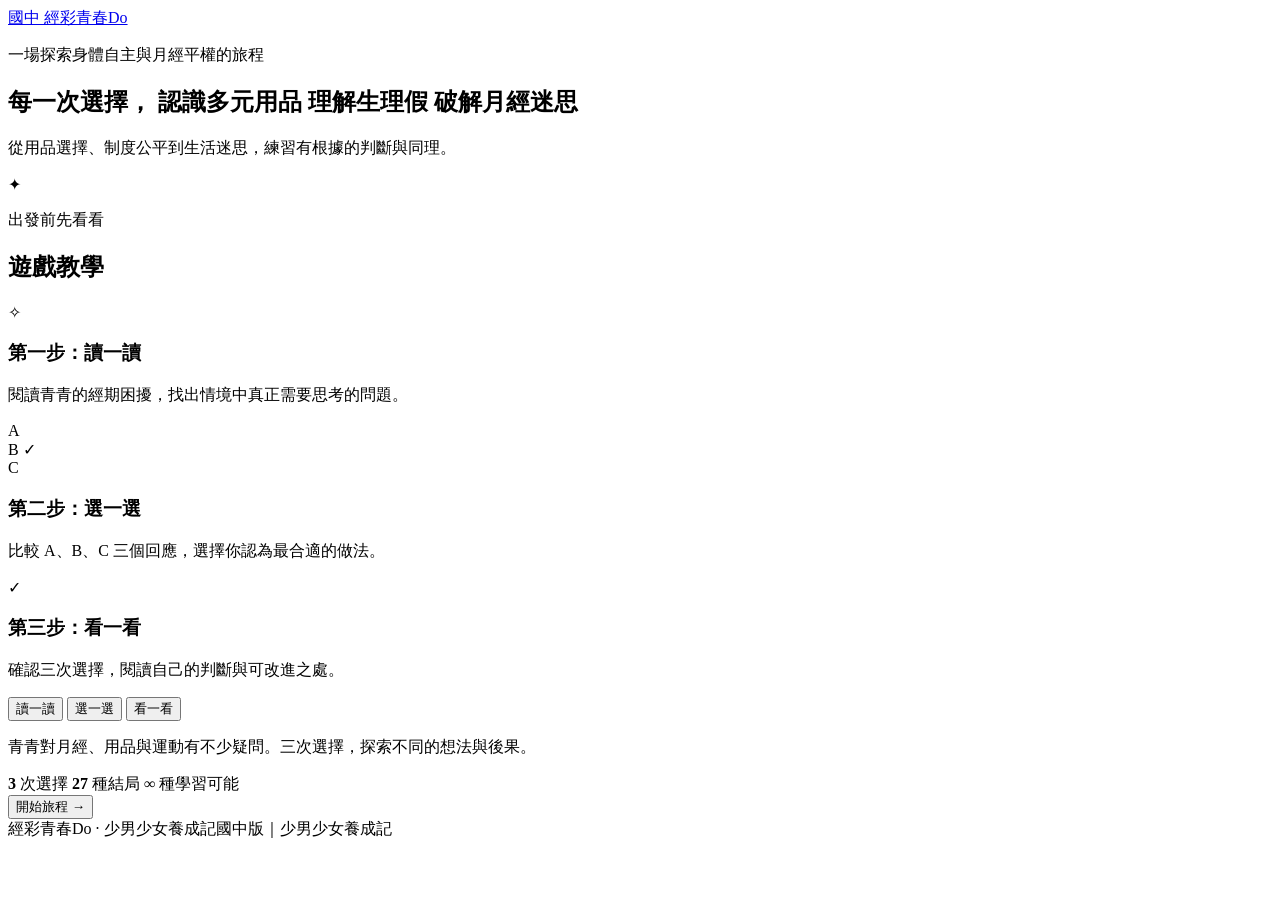
==== index.html @ e8770b55 "feat: initialize junior-high responsive game and animated instructions" ====
<!doctype html>
<html lang="zh-Hant">
<head>
  <meta charset="utf-8">
  <meta name="viewport" content="width=device-width, initial-scale=1">
  <meta name="theme-color" content="#fff7f7">
  <meta name="description" content="經彩青春Do：透過三次選擇，一起學習月經關懷、破除偏見與自然談論。">
  <title>經彩青春Do｜少男少女養成記</title>
  <link rel="stylesheet" href="./assets/style.css">
  <script src="./data/story.js" defer></script>
  <script src="./data/outcomes.js" defer></script>
  <script src="./assets/app.js" defer></script>
</head>
<body>
<div class="app-shell">
  <header class="site-header">
    <a class="brand" id="brand-link" href="./" aria-label="回到經彩青春Do封面">
      <span class="brand-symbol">國中</span>
      <span class="brand-name">經彩青春<span class="brand-highlight">Do</span></span>
    </a>
    <button class="header-reset" type="button" id="header-reset" hidden>重新開始 <span aria-hidden="true">↗</span></button>
  </header>
  <main>
    <section class="view intro" id="intro" aria-labelledby="intro-title">
      <div class="intro-content">
        <p class="eyebrow"><span class="eyebrow-dot" aria-hidden="true"></span>一場探索身體自主與月經平權的旅程</p>
        <h1 id="intro-title">
          <span class="intro-question">每一次選擇，</span>
          <span class="intro-line">認識多元用品</span>
          <span class="intro-line emphasis">理解生理假</span>
          <span class="intro-line">破解月經迷思</span>
        </h1>
        <p class="intro-tip">從用品選擇、制度公平到生活迷思，練習有根據的判斷與同理。</p>
      </div>
      <section class="guide-panel" aria-labelledby="guide-title">
        <div class="guide-header"><span class="guide-icon" aria-hidden="true">✦</span><div><p class="guide-eyebrow">出發前先看看</p><h2 id="guide-title">遊戲教學</h2></div></div>
        <div class="guide-screen" aria-live="off">
          <div class="guide-slide is-active" data-guide-slide="0" aria-hidden="false">
            <div class="guide-illustration guide-read">
              <div class="guide-paper" aria-hidden="true"><div class="paper-title"></div><div class="paper-line"></div><div class="paper-line short"></div><div class="paper-line"></div></div>
              <span class="guide-deco" aria-hidden="true">✧</span>
            </div>
            <h3>第一步：讀一讀</h3>
            <p>閱讀青青的經期困擾，找出情境中真正需要思考的問題。</p>
          </div>
          <div class="guide-slide" data-guide-slide="1" aria-hidden="true">
            <div class="guide-illustration guide-choose" aria-hidden="true">
              <div class="guide-choice">A</div><div class="guide-choice active">B <span>✓</span></div><div class="guide-choice">C</div>
            </div>
            <h3>第二步：選一選</h3>
            <p>比較 A、B、C 三個回應，選擇你認為最合適的做法。</p>
          </div>
          <div class="guide-slide" data-guide-slide="2" aria-hidden="true">
            <div class="guide-illustration guide-result" aria-hidden="true">
              <span class="guide-check">✓</span>
              <div class="guide-result-lines"><span></span><span></span><span></span></div>
            </div>
            <h3>第三步：看一看</h3>
            <p>確認三次選擇，閱讀自己的判斷與可改進之處。</p>
          </div>
        </div>
        <div class="guide-picks" aria-label="切換遊戲教學">
          <button class="guide-pick is-active" type="button" data-guide="0" aria-pressed="true">讀一讀</button>
          <button class="guide-pick" type="button" data-guide="1" aria-pressed="false">選一選</button>
          <button class="guide-pick" type="button" data-guide="2" aria-pressed="false">看一看</button>
        </div>
        <p class="guide-intro">青青對月經、用品與運動有不少疑問。三次選擇，探索不同的想法與後果。</p>
        <div class="intro-stats" aria-label="旅程玩法">
          <span><strong>3</strong> 次選擇</span>
          <span class="stat-divider" aria-hidden="true"></span>
          <span><strong>27</strong> 種結局</span>
          <span class="stat-divider" aria-hidden="true"></span>
          <span><strong>∞</strong> 種學習可能</span>
        </div>
        <button class="primary-btn" id="start-btn" type="button">開始旅程 <span aria-hidden="true">→</span></button>
      </section>
    </section>
    <section class="view game" id="game" hidden aria-labelledby="scene-title">
      <div class="step-top">
        <div>
          <h1 class="step-heading">你的思考旅程正在展開</h1>
          <p class="step-desc">分析情境、比較觀點，再做出你的選擇。</p>
        </div>
        <div class="step-fraction" id="step-fraction">01 <span>/ 03</span></div>
      </div>
      <div class="progress-track" aria-label="旅程進度"><div id="progress-fill" class="progress-fill"></div></div>
      <div class="scene-layout">
        <div class="scene-visual">
          <div class="visual-topline"><span class="visual-tag">第 <span id="scene-number">1</span> 個情境</span><span class="visual-decor" aria-hidden="true">✳</span></div>
          <div class="image-frame">
            <div id="scene-image" class="scene-image" role="img" aria-label="劇情圖片預留區">
              <span class="placeholder-mark" aria-hidden="true">✦</span>
              <span>劇情圖片</span>
            </div>
          </div>
          <p class="visual-caption">想一想：如果你也在現場，會怎麼做？</p>
        </div>
        <div class="scene-content">
          <div class="scene-kicker"><span id="scene-chip">情境 1</span><span class="scene-separator" aria-hidden="true"></span><span>月經友善思辨</span></div>
          <h2 id="scene-title" tabindex="-1">突然來了，怎麼辦？</h2>
          <p id="scene-narrative" class="scene-narrative"></p>
          <div class="choose-heading"><h3>你的判斷是什麼？</h3><span>選出最符合你想法的回應</span></div>
          <div class="choices" id="choices" aria-label="三個回答"></div>
          <p class="keyboard-hint">點選想說的話，就能繼續下一個情境。</p>
        </div>
      </div>
      <div class="game-footer">
        <button id="back-btn" class="back-btn" type="button">← 回到上一個情境</button>
        <span class="route-trail" id="route-trail" aria-live="polite"></span>
      </div>
    </section>
    <section class="view ending" id="ending" hidden aria-labelledby="ending-title">
      <div class="ending-hero">
        <div class="ending-icon" aria-hidden="true">✦</div>
        <p class="eyebrow">三次選擇完成</p>
        <h1 id="ending-title" tabindex="-1">你的選擇，形成了一段思考旅程。</h1>
        <p id="ending-intro">先看看自己做的三次選擇，想一想，再決定要不要送出。</p>
      </div>
      <div class="ending-body">
        <section aria-labelledby="summary-heading">
          <div class="section-heading"><span class="section-number">一</span><h2 id="summary-heading">這是你的判斷歷程</h2><span id="ending-code" class="route-badge">路徑 ABB</span></div>
          <ol class="journey-steps" id="journey-steps"></ol>
          <div id="confirm-actions" class="confirm-actions">
            <p>你確定要用這三個選擇，完成這趟旅程嗎？</p>
            <div class="actions-row">
              <button id="rethink-btn" class="secondary-btn" type="button">← 回頭再想一次</button>
              <button id="confirm-btn" class="primary-btn" type="button">確定選擇 <span aria-hidden="true">→</span></button>
            </div>
          </div>
        </section>
        <section id="feedback-section" class="feedback-section" aria-labelledby="feedback-heading" hidden>
          <div class="section-heading"><span class="section-number">二</span><h2 id="feedback-heading" tabindex="-1">看看這次判斷的回饋</h2></div>
          <div class="feedback-grid">
            <article class="feedback-card positive"><div class="feedback-icon" aria-hidden="true">✓</div><h3>做得好的地方</h3><p id="positive-text"></p></article>
            <article class="feedback-card improve"><div class="feedback-icon" aria-hidden="true">↗</div><h3>可以改進的地方</h3><p id="improve-text"></p></article>
            <article class="feedback-card result"><div class="feedback-icon" id="status-icon" aria-hidden="true">★</div><h3>過關狀態</h3><p id="status-text" aria-live="polite"></p></article>
          </div>
          <div class="ending-actions"><button class="primary-btn" id="again-btn" type="button">再玩一次，回到封面 <span aria-hidden="true">→</span></button></div>
        </section>
      </div>
    </section>
  </main>
  <footer class="site-footer"><span>經彩青春Do · 少男少女養成記</span><span>國中版｜少男少女養成記</span></footer>
</div>
</body>
</html>
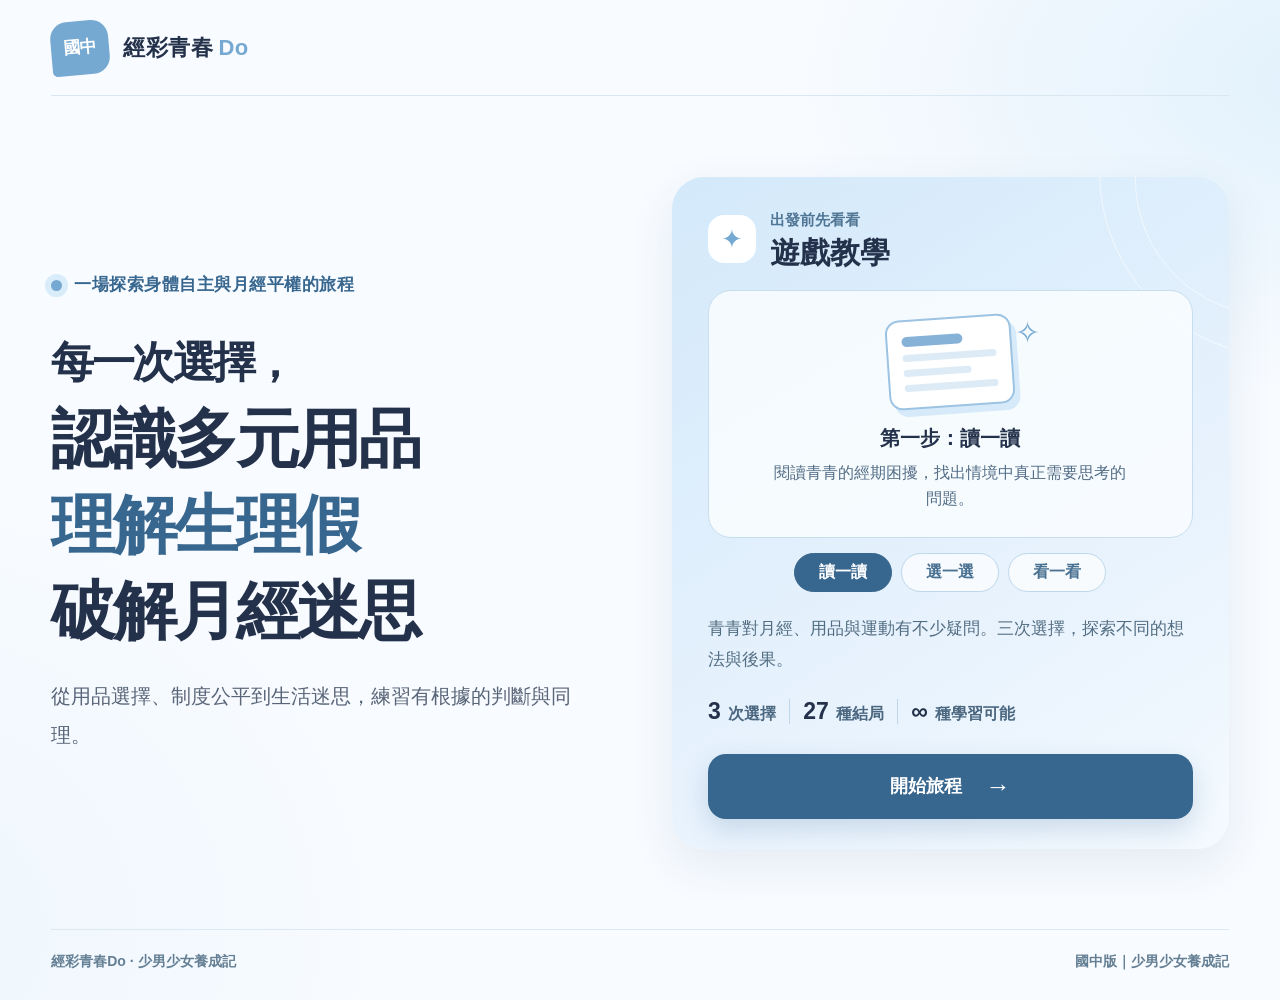
==== commit 65ede82d: "style: update mobile browser theme to soft powder blue" ====
--- a/index.html
+++ b/index.html
@@ -3,7 +3,7 @@
 <head>
   <meta charset="utf-8">
   <meta name="viewport" content="width=device-width, initial-scale=1">
-  <meta name="theme-color" content="#fff7f7">
+  <meta name="theme-color" content="#E1F1FC">
   <meta name="description" content="經彩青春Do：透過三次選擇，一起學習月經關懷、破除偏見與自然談論。">
   <title>經彩青春Do｜少男少女養成記</title>
   <link rel="stylesheet" href="./assets/style.css">
--- a/assets/style.css
+++ b/assets/style.css
@@ -0,0 +1,247 @@
+/* 經彩青春Do — 國中版・粉藍主視覺：大字、清楚選項、手機友善 */
+:root{color-scheme:light;--ink:#24314a;--muted:#596578;--sky:#76A9D2;--sky-dark:#37668F;--sky-light:#E0F0FC;--line:#DCE8F2;--background:#F8FBFF;--teal:#2d7a72;--shadow:0 16px 44px rgba(54,99,142,.10);font-family:"Noto Sans TC","PingFang TC","Microsoft JhengHei",-apple-system,BlinkMacSystemFont,"Segoe UI",sans-serif;font-size:17px}
+*,*:before,*:after{box-sizing:border-box}
+html{scroll-behavior:smooth}
+body{margin:0;min-width:320px;color:var(--ink);background:radial-gradient(ellipse 55% 40% at 105% 8%,#E1F1FC 0%,transparent 79%),radial-gradient(ellipse 55% 60% at -10% 93%,#EDF6FD 0%,transparent 76%),var(--background);line-height:1.7}
+body,button{font-family:inherit}
+button{cursor:pointer;font-size:inherit}
+button:focus-visible,a:focus-visible{outline:3px solid var(--teal);outline-offset:4px}
+button:disabled{cursor:not-allowed}
+[hidden],.view[hidden]{display:none!important}
+.app-shell{max-width:1360px;min-height:100vh;margin:0 auto;padding:0 clamp(18px,4vw,60px);display:flex;flex-direction:column}
+.site-header{height:96px;display:flex;align-items:center;justify-content:space-between;gap:14px;border-bottom:1px solid #D9E7F2}
+.brand{display:inline-flex;align-items:center;gap:14px;text-decoration:none;color:var(--ink);font-size:22px;white-space:nowrap}
+.brand-symbol{display:grid;place-items:center;min-width:58px;height:54px;padding:0 8px;background:var(--sky);color:white;border-radius:17px 17px 17px 5px;font-weight:900;font-size:17px;transform:rotate(-5deg)}
+.brand-name{font-weight:900;letter-spacing:.025em}
+.brand-highlight{color:var(--sky);margin-left:5px}
+.header-reset{border:1px solid #B9D4EA;border-radius:22px;background:white;color:var(--ink);font-weight:800;font-size:16px;padding:9px 19px;white-space:nowrap}
+.header-reset:hover{color:var(--sky-dark);border-color:var(--sky)}
+main{flex:1}
+.site-footer{border-top:1px solid var(--line);padding:20px 0 26px;display:flex;justify-content:space-between;gap:12px;color:#647F94;font-size:14px;font-weight:650}
+.eyebrow{display:flex;align-items:center;gap:12px;margin:0;color:var(--sky-dark);font-weight:850;font-size:17px;letter-spacing:.03em}
+.eyebrow-dot{display:inline-block;height:11px;width:11px;border-radius:50%;background:var(--sky);box-shadow:0 0 0 6px #D9ECFA}
+.primary-btn,.secondary-btn{min-height:60px;padding:13px 25px;display:inline-flex;align-items:center;justify-content:center;gap:23px;border-radius:18px;font-size:18px;font-weight:900;border:1.5px solid transparent;transition:transform .15s,background-color .15s,box-shadow .15s;line-height:1.5}
+.primary-btn{background:var(--sky-dark);color:white;box-shadow:0 10px 27px #37668F33}
+.primary-btn:hover{background:#285579;transform:translateY(-2px)}
+.primary-btn span{font-size:25px}
+.secondary-btn{color:var(--ink);background:white;border-color:#C7DDEA}
+.secondary-btn:hover{background:#EAF5FC}
+.intro{display:grid;grid-template-columns:minmax(0,1fr) minmax(440px,1fr);gap:clamp(24px,5vw,78px);align-items:center;padding:clamp(48px,9vh,110px) 0 80px}
+.intro-content{min-width:0}
+.intro h1{display:flex;flex-direction:column;gap:5px;font-size:clamp(45px,5vw,73px);font-weight:950;line-height:1.27;letter-spacing:-.04em;margin:32px 0 25px}
+.intro-question{font-size:clamp(31px,3.35vw,49px);color:var(--ink);line-height:1.45}
+.intro-line{display:block;color:var(--ink)}
+.intro-line.emphasis{color:var(--sky-dark)}
+.intro-tip{font-size:20px;line-height:1.95;color:var(--muted);max-width:550px;margin:25px 0 0}
+.guide-panel{background:linear-gradient(148deg,#D3E9FA 0%,#E7F2FD 60%,#F4FAFF 100%);border-radius:32px;padding:30px clamp(23px,3vw,36px);position:relative;overflow:hidden;box-shadow:var(--shadow)}
+.guide-panel:before,.guide-panel:after{content:"";position:absolute;pointer-events:none;width:370px;height:370px;border:1px solid #ffffff90;border-radius:50%;right:-240px;top:-190px}
+.guide-panel:after{width:270px;height:270px;top:-132px;right:-176px}
+.guide-header{position:relative;display:flex;align-items:center;gap:14px;margin-bottom:18px}
+.guide-icon{display:grid;place-items:center;width:48px;height:48px;background:white;border-radius:16px;color:var(--sky);font-size:26px}
+.guide-eyebrow{font-size:15px;font-weight:800;color:#507695;margin:0}
+.guide-header h2{font-size:30px;line-height:1.3;margin:0;font-weight:950}
+.guide-screen{height:248px;position:relative;background:#FAFDFFDD;border:1px solid #C7DEEE;border-radius:23px;overflow:hidden}
+.guide-slide{position:absolute;inset:0;display:flex;flex-direction:column;align-items:center;justify-content:center;gap:4px;padding:12px 18px;text-align:center;opacity:0;visibility:hidden;transform:translateY(12px);transition:opacity .5s ease,transform .5s ease,visibility .5s}
+.guide-slide.is-active{opacity:1;visibility:visible;transform:translateY(0)}
+.guide-slide h3{font-size:20px;font-weight:900;margin:7px 0 1px}
+.guide-slide p{font-size:16px;line-height:1.65;margin:0;max-width:360px;color:#536D86}
+.guide-illustration{height:95px;display:flex;align-items:center;justify-content:center;position:relative}
+.guide-paper{width:126px;height:90px;border:2px solid #9DC3E3;border-radius:14px;background:#fff;box-shadow:5px 7px 0 #D6EAF9;display:flex;flex-direction:column;gap:8px;padding:15px 14px;transform:rotate(-4deg)}
+.guide-read.is-animated .guide-paper{animation:float-paper 2.8s ease-in-out infinite}
+.paper-title{background:#86B2D8;height:10px;border-radius:12px;width:65%}
+.paper-line{background:#DCEBF6;height:7px;width:100%;border-radius:10px}
+.paper-line.short{width:72%}
+.guide-deco{position:absolute;right:-27px;top:-8px;font-size:30px;color:var(--sky);animation:pulse-stars 1.8s ease-in-out infinite}
+.guide-choose{gap:8px;align-items:stretch}
+.guide-choice{display:grid;place-items:center;width:61px;height:75px;border-radius:12px;border:2px solid #B5D2E9;background:white;color:#416D96;font-size:24px;font-weight:900}
+.guide-choice.active{background:#447BAA;color:white;transform:translateY(-8px);box-shadow:0 11px 20px #447BAA33;animation:select-step 1.5s ease-in-out infinite}
+.guide-choice span{font-size:17px}
+.guide-check{width:84px;height:84px;border-radius:50%;display:grid;place-items:center;background:#d9efea;color:#27756d;font-size:45px;font-weight:900;animation:check-pop 2s ease-in-out infinite}
+.guide-result-lines{display:flex;flex-direction:column;gap:9px}
+.guide-result-lines span{display:block;width:92px;height:12px;border-radius:10px;background:#C3DDF0}
+.guide-result-lines span:nth-child(2){width:70px}
+.guide-picks{display:flex;justify-content:center;gap:9px;flex-wrap:wrap;margin:15px 0 21px}
+.guide-pick{padding:8px 13px;min-width:98px;background:#ffffffaf;border:1px solid #BED8EB;border-radius:100px;color:#4B7292;font-size:16px;font-weight:800}
+.guide-pick.is-active{background:var(--sky-dark);border-color:var(--sky-dark);color:#fff}
+.guide-intro{color:#526D82;font-size:17px;line-height:1.88;margin:14px 0 16px}
+.intro-stats{display:flex;align-items:center;flex-wrap:wrap;gap:10px 13px;margin:0 0 22px;color:#4B6780;font-size:16px;font-weight:800}
+.intro-stats strong{font-size:23px;color:var(--ink);margin-right:3px}
+.stat-divider{width:1px;height:25px;background:#BDD6E9}
+.guide-panel .primary-btn{width:100%;min-height:64px}
+@keyframes float-paper{50%{transform:translateY(-6px) rotate(-2deg)}}
+@keyframes pulse-stars{50%{transform:scale(1.2);opacity:.7}}
+@keyframes select-step{50%{transform:translateY(-12px);box-shadow:0 15px 18px #447BAA33}}
+@keyframes check-pop{50%{transform:scale(1.08)}}
+.game{padding:36px 0 56px}
+.step-top{display:flex;align-items:center;justify-content:space-between;gap:22px;margin-bottom:20px}
+.step-heading{font-size:clamp(25px,2.6vw,34px);font-weight:900;margin:0 0 4px;line-height:1.4}
+.step-desc{font-size:19px;color:#637081;margin:0;line-height:1.75}
+.step-fraction{font-weight:900;font-size:34px;white-space:nowrap;font-variant-numeric:tabular-nums}
+.step-fraction span{color:#a29da5;font-size:20px}
+.progress-track{height:10px;background:#DCEBF6;border-radius:50px;overflow:hidden}
+.progress-fill{height:100%;width:33.333%;background:linear-gradient(90deg,#78B2DC,#518EBE);border-radius:50px;transition:width .25s ease}
+.scene-layout{display:grid;grid-template-columns:minmax(0,.95fr) minmax(0,1.05fr);align-items:start;gap:24px;margin-top:30px}
+.scene-visual{background:#EAF5FC;border:1px solid #D4E6F3;border-radius:28px;padding:22px;min-width:0}
+.visual-topline{display:flex;align-items:center;justify-content:space-between;gap:10px;margin-bottom:15px}
+.visual-tag{background:white;border-radius:100px;padding:8px 17px;color:#35678F;font-size:16px;font-weight:900}
+.visual-decor{color:var(--sky);font-size:26px}
+.image-frame{width:100%;aspect-ratio:16/9;position:relative;background:#F5FAFE;border-radius:20px;overflow:hidden;display:grid;place-items:center;border:1px solid #D6E6F3}
+.scene-image,.scene-video{display:block;width:100%;height:100%;object-fit:cover}
+.scene-video{background:#F2F9FD}
+.scene-video::-webkit-media-controls-panel{background-color:rgba(255,250,249,.88)}
+.image-placeholder{display:flex;position:absolute;inset:0;flex-direction:column;align-items:center;justify-content:center;gap:14px;color:#537E9F;font-size:26px;font-weight:900;background:linear-gradient(135deg,#F8FBFF,#E1F0FA);border:2px dashed #A3C6E2;border-radius:20px}
+.placeholder-mark{display:grid;place-items:center;width:76px;height:76px;background:#D8EBF9;border-radius:24px;font-size:41px}
+.visual-caption{font-size:16px;font-weight:800;color:#547996;margin:17px 2px 0}
+.scene-content{background:white;border:1px solid #DAEAF5;border-radius:28px;padding:clamp(23px,3vw,36px);box-shadow:var(--shadow);min-width:0}
+.scene-kicker{display:flex;align-items:center;gap:11px;color:#507594;font-size:16px;font-weight:850}
+.scene-chip,.scene-kicker #scene-chip{background:#E4F2FD;padding:8px 14px;border-radius:100px;color:#376A95}
+.scene-separator{background:#C0D9EB;width:5px;height:5px;border-radius:50%}
+.scene-content h2{font-size:clamp(26px,2.8vw,36px);line-height:1.42;margin:23px 0 17px;font-weight:950;outline:none}
+.scene-narrative{font-size:18px;line-height:1.9;color:#364257;border-left:5px solid #9BC4E2;background:#F5FAFE;border-radius:0 14px 14px 0;margin:0;padding:17px 20px}
+.choose-heading{display:flex;align-items:baseline;justify-content:space-between;flex-wrap:wrap;gap:7px;margin:27px 0 13px}
+.choose-heading h3{font-weight:900;font-size:22px;margin:0}
+.choose-heading span{font-size:16px;color:#67839A}
+.choices{display:flex;flex-direction:column;gap:13px}
+.option{width:100%;display:flex;align-items:flex-start;gap:14px;text-align:left;border:1.5px solid #D8E6F0;border-radius:18px;padding:18px 15px;background:white;line-height:1.85;color:var(--ink);transition:border-color .15s,background-color .15s,transform .15s,box-shadow .15s}
+.option:hover{background:#F2F8FD;border-color:#7EADD2;box-shadow:0 7px 19px #497AA123;transform:translateX(2px)}
+.option:active{transform:translateX(0)}
+.option-letter{flex:none;min-width:42px;height:42px;display:grid;place-items:center;border-radius:13px;background:#E2F1FC;color:#366B95;font-size:19px;font-weight:900}
+.option-body{flex:1;overflow-wrap:anywhere;font-size:18px}
+.option-label{color:#376A94;font-weight:900}
+.option-dialogue{font-weight:550}
+.option-arrow{align-self:center;color:#8DAFC9;font-size:22px}
+.keyboard-hint{font-size:15px;color:#60778B;margin:17px 0 0}
+.game-footer{display:flex;align-items:center;justify-content:space-between;gap:16px;flex-wrap:wrap;margin-top:24px}
+.back-btn{background:transparent;border:0;color:#406D90;font-size:17px;font-weight:900;padding:12px 0}
+.back-btn:hover{text-decoration:underline}
+.back-btn:disabled{opacity:.35;text-decoration:none}
+.route-trail{font-size:16px;color:#5B7B96;font-weight:800}
+.ending{max-width:1140px;margin:auto;padding:35px 0 85px}
+.ending-hero{text-align:center;padding:20px 0 36px}
+.ending-icon{display:grid;place-items:center;margin:0 auto 12px;background:#E1F0FC;width:66px;height:66px;border-radius:19px;color:#3B6D96;font-size:36px}
+.ending-hero .eyebrow{justify-content:center}
+.ending-hero h1{font-size:clamp(29px,4vw,45px);line-height:1.48;letter-spacing:-.025em;font-weight:950;margin:20px 0 13px;outline:none}
+.ending-hero>p:last-child{font-size:18px;color:#617086;line-height:1.8;margin:0 auto;max-width:700px}
+.ending-body{padding:clamp(22px,4vw,45px);background:#fff;border:1px solid #D8E6F1;border-radius:30px;box-shadow:var(--shadow)}
+.section-heading{display:flex;align-items:center;gap:13px;flex-wrap:wrap;margin:0 0 24px}
+.section-number{width:40px;height:40px;display:grid;place-items:center;background:#E0EFFB;border-radius:50%;font-size:17px;font-weight:900;color:#396E99}
+.section-heading h2{font-size:clamp(21px,2.4vw,27px);font-weight:950;line-height:1.45;margin:0}
+.route-badge{display:inline-block;border-radius:100px;padding:8px 14px;background:#fde7ec;color:#a8385e;font-size:17px;font-weight:900;margin-left:auto}
+.journey-steps{display:grid;grid-template-columns:repeat(3,minmax(0,1fr));gap:14px;list-style:none;margin:0;padding:0;counter-reset:step}
+.journey-steps li{border:1px solid #D8E6F1;background:#fff7f8;border-radius:19px;padding:20px 16px;min-height:107px;font-size:19px;font-weight:900;line-height:1.7;display:flex;gap:14px;align-items:center;overflow-wrap:anywhere}
+.journey-steps li:before{counter-increment:step;content:counter(step,decimal-leading-zero);align-self:flex-start;color:#437AA5;font-size:16px;font-weight:900}
+.confirm-actions{padding:24px 0 9px;text-align:center}
+.confirm-actions>p{margin:0 0 18px;font-size:19px;font-weight:850}
+.actions-row{display:flex;justify-content:center;gap:15px;flex-wrap:wrap}
+.feedback-section{border-top:1px solid #D8E6F1;padding-top:32px;margin-top:34px}
+#feedback-heading:focus{outline:none}
+.feedback-grid{display:grid;grid-template-columns:repeat(3,minmax(0,1fr));gap:16px;align-items:stretch}
+.feedback-card{padding:23px 19px;border-radius:20px;min-width:0;line-height:1.8}
+.feedback-card.positive{background:#eaf6f1;border:1px solid #c4e4d9}
+.feedback-card.improve{background:#fff3eb;border:1px solid #f2dece}
+.feedback-card.result{background:#f0effc;border:1px solid #dfdcf5}
+.feedback-icon{display:grid;place-items:center;width:44px;height:44px;border-radius:50%;font-size:24px;font-weight:900}
+.positive .feedback-icon{background:#d0eee3;color:#267a65}
+.improve .feedback-icon{background:#ffe0cd;color:#a65b31}
+.result .feedback-icon{background:#e1def8;color:#685c9d}
+.feedback-card h3{font-size:21px;font-weight:900;margin:14px 0 7px}
+.feedback-card p{margin:0;font-size:18px;line-height:1.9;color:#39455b}
+.result.passed{background:#eaf6f1;border-color:#a9d5c8}
+.result.passed .feedback-icon{background:#c9ebdb;color:#23785b}
+.result.retry{background:#fff3eb;border-color:#e8cabb}
+.ending-actions{display:flex;justify-content:center;margin-top:30px}
+.ending-actions .primary-btn{min-width:300px}
+@media(max-width:1050px){
+  .intro{grid-template-columns:minmax(0,.88fr) minmax(380px,1.12fr);gap:26px}
+  .intro h1{font-size:clamp(38px,5vw,54px)}
+  .intro-question{font-size:clamp(28px,3.6vw,37px)}
+  .scene-layout{grid-template-columns:1fr}
+  .scene-visual{padding:15px}
+  .image-frame{max-height:450px}
+  .feedback-grid{grid-template-columns:repeat(2,minmax(0,1fr))}
+  .feedback-card.result{grid-column:1/-1}
+}
+@media(max-width:740px){
+  .site-header{height:76px}
+  .brand{font-size:19px;gap:11px}
+  .brand-symbol{min-width:53px;height:49px;font-size:16px}
+  .intro{grid-template-columns:1fr;padding:40px 0 55px;gap:32px}
+  .intro h1{font-size:clamp(44px,9vw,64px);margin:17px 0}
+  .intro-question{font-size:clamp(30px,6vw,40px)}
+  .intro-tip{font-size:18px}
+  .guide-panel{max-width:650px;width:100%;margin:0 auto}
+  .step-top{align-items:flex-start}
+  .step-desc{font-size:18px}
+  .journey-steps{grid-template-columns:1fr}
+  .journey-steps li{min-height:65px;padding:14px 17px}
+  .feedback-grid{grid-template-columns:1fr}
+  .feedback-card.result{grid-column:auto}
+}
+@media(max-width:480px){
+  .app-shell{padding:0 15px}
+  .brand{font-size:18px}
+  .header-reset{font-size:15px;padding:9px 12px}
+  .intro{padding:32px 0 46px;gap:24px}
+  .intro .eyebrow{font-size:16px}
+  .intro h1{font-size:clamp(39px,10vw,53px);gap:4px;line-height:1.32}
+  .intro-question{font-size:clamp(29px,7.2vw,37px)}
+  .intro-tip{font-size:17px}
+  .guide-panel{padding:22px 17px;border-radius:24px}
+  .guide-header h2{font-size:26px}
+  .guide-screen{height:236px}
+  .guide-slide h3{font-size:19px}
+  .guide-slide p{font-size:16px}
+  .guide-picks{gap:5px}
+  .guide-pick{min-width:0;flex:1;font-size:15px;padding:9px 3px}
+  .guide-intro{font-size:17px}
+  .intro-stats{gap:8px;font-size:15px}
+  .intro-stats strong{font-size:22px}
+  .stat-divider{height:21px}
+  .game{padding:26px 0 48px}
+  .step-heading{font-size:25px}
+  .step-fraction{font-size:29px}
+  .step-fraction span{font-size:17px}
+  .step-desc{font-size:17px}
+    .scene-layout{gap:18px;margin-top:24px}
+  .scene-visual{padding:12px;border-radius:22px}
+  .visual-tag{font-size:15px}
+  .image-frame{border-radius:15px}
+  .image-placeholder{font-size:21px}
+  .placeholder-mark{height:55px;width:55px;font-size:28px}
+  .scene-content{padding:22px 17px;border-radius:22px}
+  .scene-kicker{font-size:15px}
+  .scene-content h2{font-size:27px;margin:18px 0 14px}
+  .scene-narrative{font-size:17px;padding:15px 14px}
+  .choose-heading{margin:23px 0 11px}
+  .choose-heading h3{font-size:20px}
+  .choose-heading span{font-size:15px}
+  .option{padding:16px 11px;gap:10px}
+  .option-letter{min-width:37px;height:37px;font-size:17px;border-radius:11px}
+  .option-body{font-size:17px}
+  .keyboard-hint{display:none}
+  .ending{padding:23px 0 52px}
+  .ending-hero h1{font-size:30px;margin:14px 0}
+  .ending-hero>p:last-child{font-size:17px}
+  .ending-body{padding:22px 15px;border-radius:23px}
+  .section-heading{gap:8px}
+  .section-heading h2{font-size:21px}
+  .section-number{width:33px;height:33px;font-size:16px}
+  .route-badge{font-size:15px;padding:6px 10px}
+  .journey-steps li{font-size:18px}
+  .confirm-actions>p{font-size:17px}
+  .actions-row{flex-direction:column}
+  .actions-row button{width:100%}
+  .feedback-card{padding:20px 17px}
+  .feedback-card h3{font-size:21px}
+  .feedback-card p{font-size:17px}
+  .ending-actions .primary-btn{min-width:0;width:100%}
+  .site-footer{font-size:13px}
+}
+@media(prefers-reduced-motion:reduce){
+  *,*:before,*:after{animation:none!important;transition:none!important;scroll-behavior:auto!important}
+}
+
+/* 國中版：13 個節點均先預留圖片空間，不載入任何圖片或影片 */
+.scene-image{display:flex;flex-direction:column;align-items:center;justify-content:center;gap:16px;height:100%;min-height:260px;color:#517EA1;font-weight:900;font-size:25px;letter-spacing:.08em;background:linear-gradient(145deg,#F5FAFE,#E0F0FC);border:2px dashed #A5C9E5;border-radius:20px}
+.scene-image .placeholder-mark{display:grid;place-items:center}
+@media(max-width:480px){.scene-image{min-height:180px;font-size:21px}}
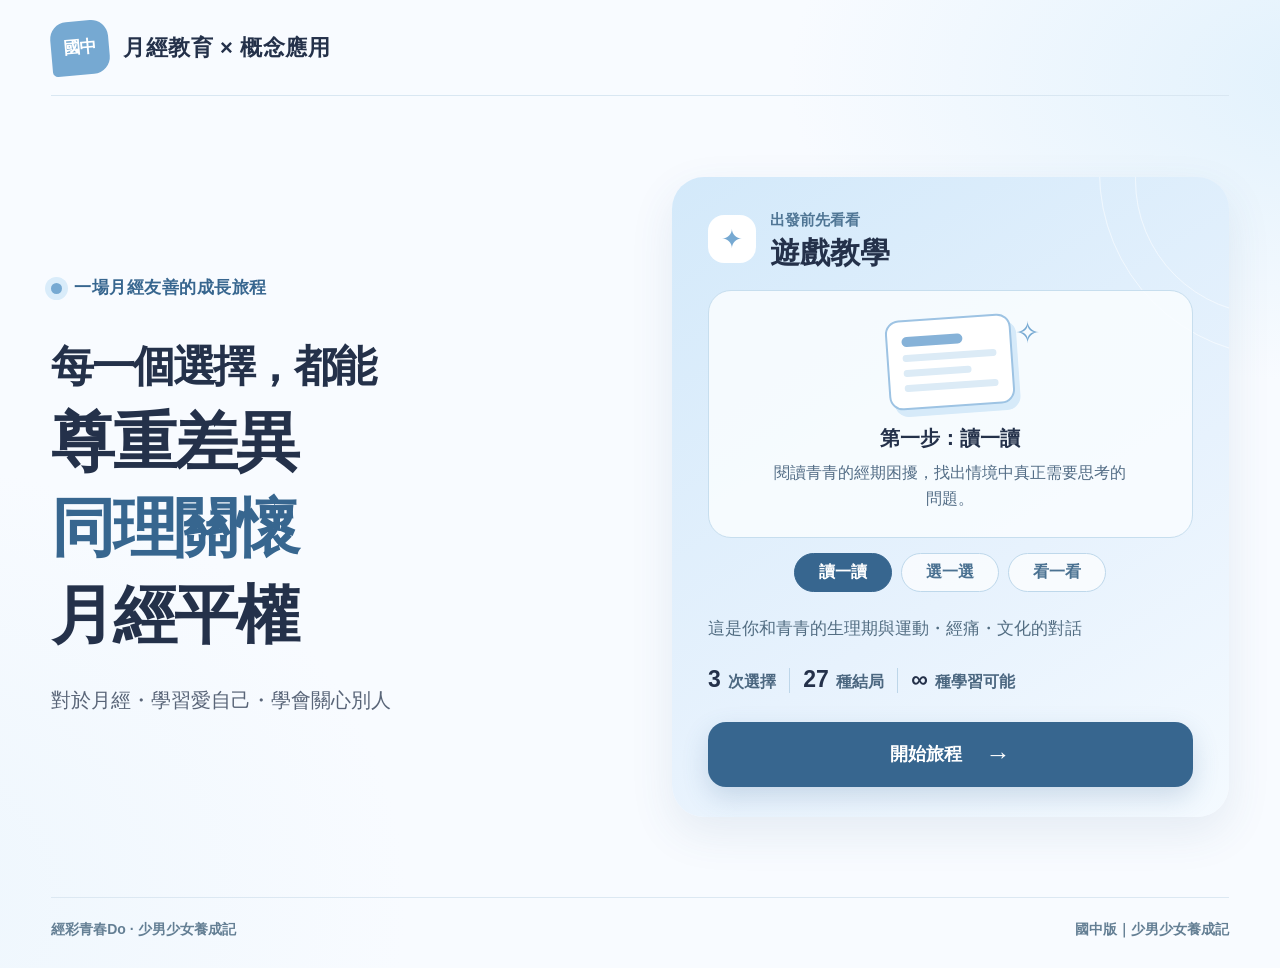
==== commit e9964a8d: "Update index.html" ====
--- a/index.html
+++ b/index.html
@@ -16,22 +16,29 @@
   <header class="site-header">
     <a class="brand" id="brand-link" href="./" aria-label="回到經彩青春Do封面">
       <span class="brand-symbol">國中</span>
-      <span class="brand-name">經彩青春<span class="brand-highlight">Do</span></span>
-    </a>
+<span class="brand-name">月經教育 × 概念應用</span>    </a>
     <button class="header-reset" type="button" id="header-reset" hidden>重新開始 <span aria-hidden="true">↗</span></button>
   </header>
   <main>
     <section class="view intro" id="intro" aria-labelledby="intro-title">
-      <div class="intro-content">
-        <p class="eyebrow"><span class="eyebrow-dot" aria-hidden="true"></span>一場探索身體自主與月經平權的旅程</p>
-        <h1 id="intro-title">
-          <span class="intro-question">每一次選擇，</span>
-          <span class="intro-line">認識多元用品</span>
-          <span class="intro-line emphasis">理解生理假</span>
-          <span class="intro-line">破解月經迷思</span>
-        </h1>
-        <p class="intro-tip">從用品選擇、制度公平到生活迷思，練習有根據的判斷與同理。</p>
-      </div>
+     
+<div class="intro-content">
+  <p class="eyebrow">
+    <span class="eyebrow-dot" aria-hidden="true"></span>
+    一場月經友善的成長旅程
+  </p>
+
+  <h1 id="intro-title">
+    <span class="intro-question">每一個選擇，都能</span>
+    <span class="intro-line">尊重差異</span>
+    <span class="intro-line emphasis">同理關懷</span>
+    <span class="intro-line">月經平權</span>
+  </h1>
+
+  <p class="intro-tip">
+    對於月經・學習愛自己・學會關心別人
+  </p>
+</div>
       <section class="guide-panel" aria-labelledby="guide-title">
         <div class="guide-header"><span class="guide-icon" aria-hidden="true">✦</span><div><p class="guide-eyebrow">出發前先看看</p><h2 id="guide-title">遊戲教學</h2></div></div>
         <div class="guide-screen" aria-live="off">
@@ -64,8 +71,9 @@
           <button class="guide-pick" type="button" data-guide="1" aria-pressed="false">選一選</button>
           <button class="guide-pick" type="button" data-guide="2" aria-pressed="false">看一看</button>
         </div>
-        <p class="guide-intro">青青對月經、用品與運動有不少疑問。三次選擇，探索不同的想法與後果。</p>
-        <div class="intro-stats" aria-label="旅程玩法">
+<p class="guide-intro">
+  這是你和青青的生理期與運動・經痛・文化的對話
+</p>        <div class="intro-stats" aria-label="旅程玩法">
           <span><strong>3</strong> 次選擇</span>
           <span class="stat-divider" aria-hidden="true"></span>
           <span><strong>27</strong> 種結局</span>
@@ -88,7 +96,8 @@
         <div class="scene-visual">
           <div class="visual-topline"><span class="visual-tag">第 <span id="scene-number">1</span> 個情境</span><span class="visual-decor" aria-hidden="true">✳</span></div>
           <div class="image-frame">
-            <div id="scene-image" class="scene-image" role="img" aria-label="劇情圖片預留區">
+            <img id="scene-image" class="scene-image" alt="" loading="eager" decoding="async" hidden>
+            <div id="image-placeholder" class="image-placeholder" role="img" aria-label="劇情圖片預留區">
               <span class="placeholder-mark" aria-hidden="true">✦</span>
               <span>劇情圖片</span>
             </div>
@@ -143,4 +152,4 @@
   <footer class="site-footer"><span>經彩青春Do · 少男少女養成記</span><span>國中版｜少男少女養成記</span></footer>
 </div>
 </body>
-</html>+</html>
--- a/assets/style.css
+++ b/assets/style.css
@@ -126,9 +126,9 @@
 .section-heading{display:flex;align-items:center;gap:13px;flex-wrap:wrap;margin:0 0 24px}
 .section-number{width:40px;height:40px;display:grid;place-items:center;background:#E0EFFB;border-radius:50%;font-size:17px;font-weight:900;color:#396E99}
 .section-heading h2{font-size:clamp(21px,2.4vw,27px);font-weight:950;line-height:1.45;margin:0}
-.route-badge{display:inline-block;border-radius:100px;padding:8px 14px;background:#fde7ec;color:#a8385e;font-size:17px;font-weight:900;margin-left:auto}
+.route-badge{display:inline-block;border-radius:100px;padding:8px 14px;background:#E0F0FC;color:#396C93;font-size:17px;font-weight:900;margin-left:auto}
 .journey-steps{display:grid;grid-template-columns:repeat(3,minmax(0,1fr));gap:14px;list-style:none;margin:0;padding:0;counter-reset:step}
-.journey-steps li{border:1px solid #D8E6F1;background:#fff7f8;border-radius:19px;padding:20px 16px;min-height:107px;font-size:19px;font-weight:900;line-height:1.7;display:flex;gap:14px;align-items:center;overflow-wrap:anywhere}
+.journey-steps li{border:1px solid #D8E6F1;background:#F5FAFF;border-radius:19px;padding:20px 16px;min-height:107px;font-size:19px;font-weight:900;line-height:1.7;display:flex;gap:14px;align-items:center;overflow-wrap:anywhere}
 .journey-steps li:before{counter-increment:step;content:counter(step,decimal-leading-zero);align-self:flex-start;color:#437AA5;font-size:16px;font-weight:900}
 .confirm-actions{padding:24px 0 9px;text-align:center}
 .confirm-actions>p{margin:0 0 18px;font-size:19px;font-weight:850}
@@ -241,7 +241,8 @@
   *,*:before,*:after{animation:none!important;transition:none!important;scroll-behavior:auto!important}
 }
 
-/* 國中版：13 個節點均先預留圖片空間，不載入任何圖片或影片 */
-.scene-image{display:flex;flex-direction:column;align-items:center;justify-content:center;gap:16px;height:100%;min-height:260px;color:#517EA1;font-weight:900;font-size:25px;letter-spacing:.08em;background:linear-gradient(145deg,#F5FAFE,#E0F0FC);border:2px dashed #A5C9E5;border-radius:20px}
-.scene-image .placeholder-mark{display:grid;place-items:center}
-@media(max-width:480px){.scene-image{min-height:180px;font-size:21px}}
+/* 國中版：實際插圖與尚未上傳時的佔位框共用同一個 16:9 空間。 */
+.scene-image{display:block;width:100%;height:100%;object-fit:cover;border:0;border-radius:0;background:#F5FAFE}
+.scene-image[hidden],.image-placeholder[hidden]{display:none!important}
+.image-placeholder{position:absolute;inset:0;display:flex;flex-direction:column;align-items:center;justify-content:center;gap:14px}
+@media(max-width:480px){.image-placeholder{font-size:21px}}
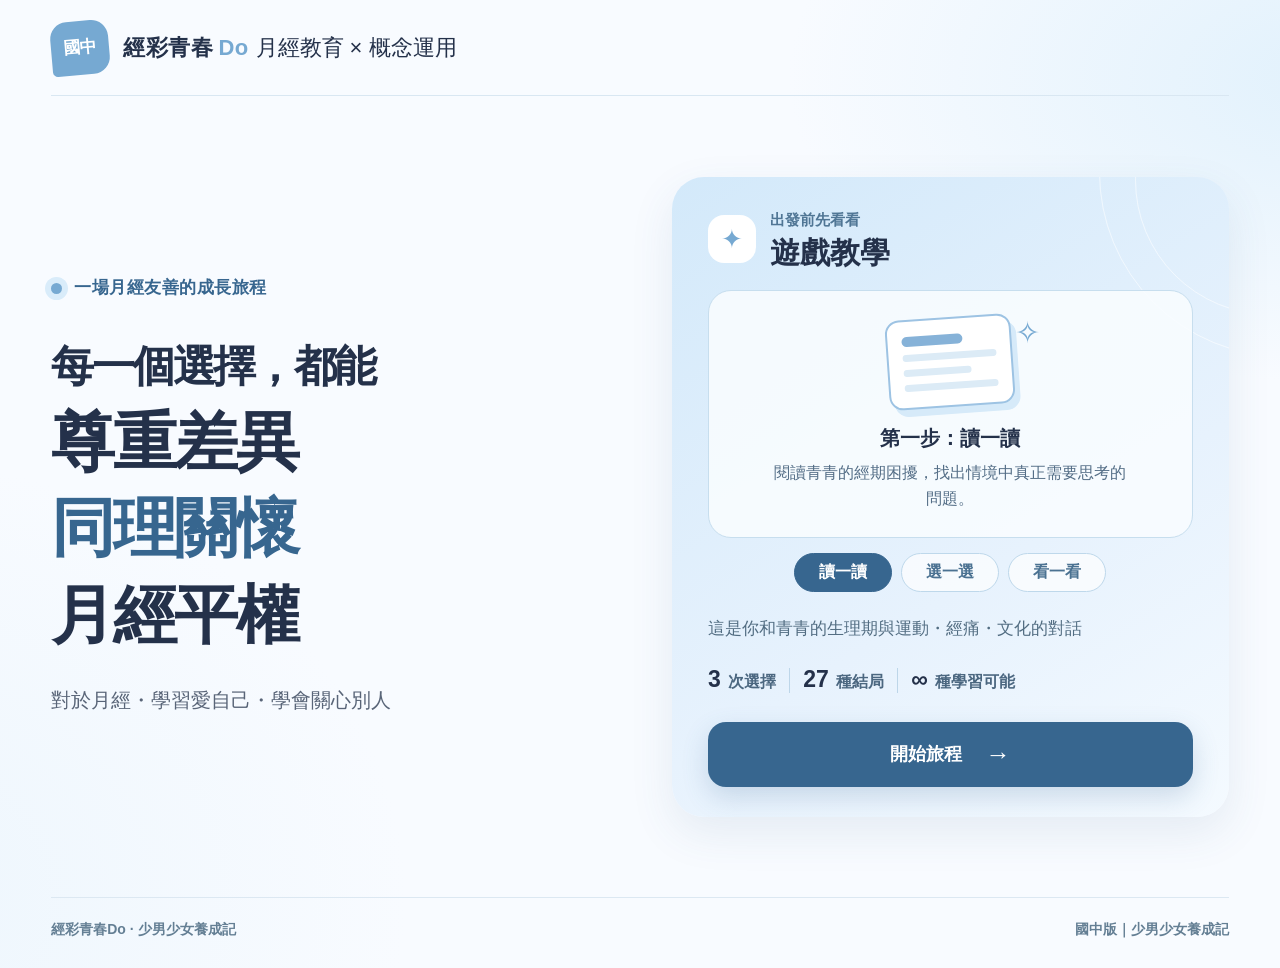
==== commit 84d8b454: "Update index.html" ====
--- a/index.html
+++ b/index.html
@@ -14,9 +14,20 @@
 <body>
 <div class="app-shell">
   <header class="site-header">
-    <a class="brand" id="brand-link" href="./" aria-label="回到經彩青春Do封面">
-      <span class="brand-symbol">國中</span>
-<span class="brand-name">月經教育 × 概念應用</span>    </a>
+   
+<a class="brand" id="brand-link" href="./"
+   aria-label="回到經彩青春Do封面">
+  <span class="brand-symbol">國中</span>
+
+  <span class="brand-copy">
+    <span class="brand-name">
+      經彩青春<span class="brand-highlight">Do</span>
+    </span>
+    <span class="brand-subtitle">
+      月經教育 × 概念運用
+    </span>
+  </span>
+</a>
     <button class="header-reset" type="button" id="header-reset" hidden>重新開始 <span aria-hidden="true">↗</span></button>
   </header>
   <main>
--- a/assets/style.css
+++ b/assets/style.css
@@ -246,3 +246,23 @@
 .scene-image[hidden],.image-placeholder[hidden]{display:none!important}
 .image-placeholder{position:absolute;inset:0;display:flex;flex-direction:column;align-items:center;justify-content:center;gap:14px}
 @media(max-width:480px){.image-placeholder{font-size:21px}}
+
+/* 封面新標題：手機版頁首適配 */
+@media (max-width: 480px) {
+  .brand {
+    font-size: clamp(12px, 3.3vw, 16px);
+    gap: 8px;
+  }
+
+  .brand-symbol {
+    min-width: 42px;
+    height: 42px;
+    font-size: 13px;
+  }
+
+  .header-reset {
+    font-size: 13px;
+    padding: 7px 8px;
+  }
+}
+
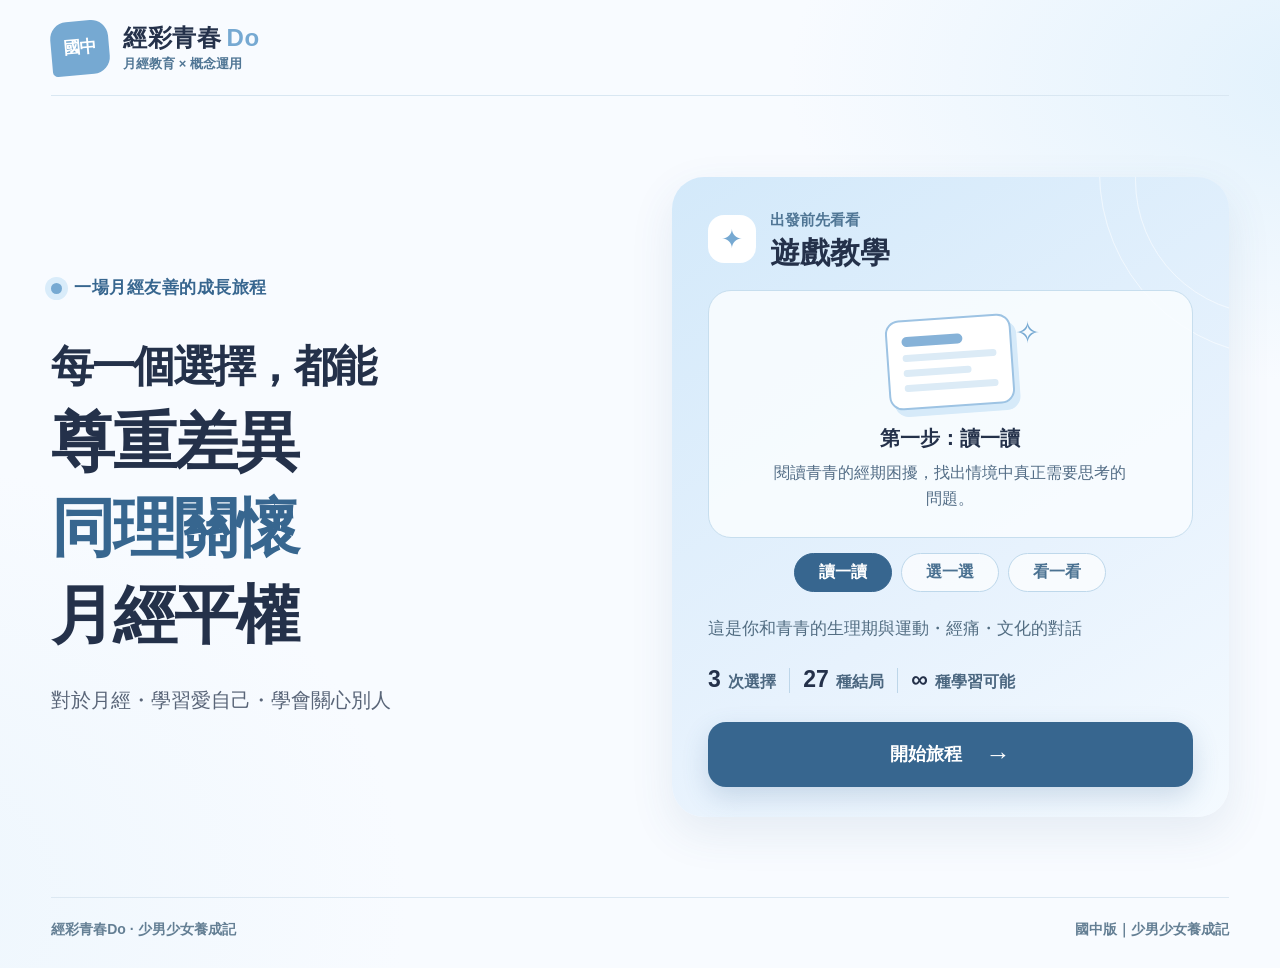
==== commit d04cbb43: "Update index.html" ====
--- a/index.html
+++ b/index.html
@@ -15,17 +15,37 @@
 <div class="app-shell">
   <header class="site-header">
    
+
 <a class="brand" id="brand-link" href="./"
    aria-label="回到經彩青春Do封面">
+
   <span class="brand-symbol">國中</span>
 
-  <span class="brand-copy">
-    <span class="brand-name">
+  <span class="brand-copy"
+        style="display:flex;
+               flex-direction:column;
+               align-items:flex-start;
+               justify-content:center;
+               gap:3px;
+               line-height:1.25;">
+
+    <span class="brand-name"
+          style="display:block;
+                 font-size:24px;
+                 font-weight:900;
+                 white-space:nowrap;">
       經彩青春<span class="brand-highlight">Do</span>
     </span>
-    <span class="brand-subtitle">
+
+    <span class="brand-subtitle"
+          style="display:block;
+                 font-size:13px;
+                 font-weight:700;
+                 color:#507695;
+                 white-space:nowrap;">
       月經教育 × 概念運用
     </span>
+
   </span>
 </a>
     <button class="header-reset" type="button" id="header-reset" hidden>重新開始 <span aria-hidden="true">↗</span></button>
--- a/assets/style.css
+++ b/assets/style.css
@@ -264,5 +264,43 @@
     font-size: 13px;
     padding: 7px 8px;
   }
-}
-
+  
+/* 封面左上角：教材名稱與教學階段 */
+.brand-copy {
+  display: flex;
+  flex-direction: column;
+  justify-content: center;
+  gap: 3px;
+  min-width: 0;
+  line-height: 1.25;
+}
+
+.brand-name {
+  font-size: 22px;
+  font-weight: 900;
+}
+
+.brand-subtitle {
+  font-size: 15px;
+  font-weight: 700;
+  color: #507695;
+  letter-spacing: 0.02em;
+}
+
+/* 手機版 */
+@media (max-width: 480px) {
+  .brand {
+    gap: 9px;
+  }
+
+  .brand-name {
+    font-size: 18px;
+  }
+
+  .brand-subtitle {
+    font-size: 12px;
+  }
+}
+
+}
+
